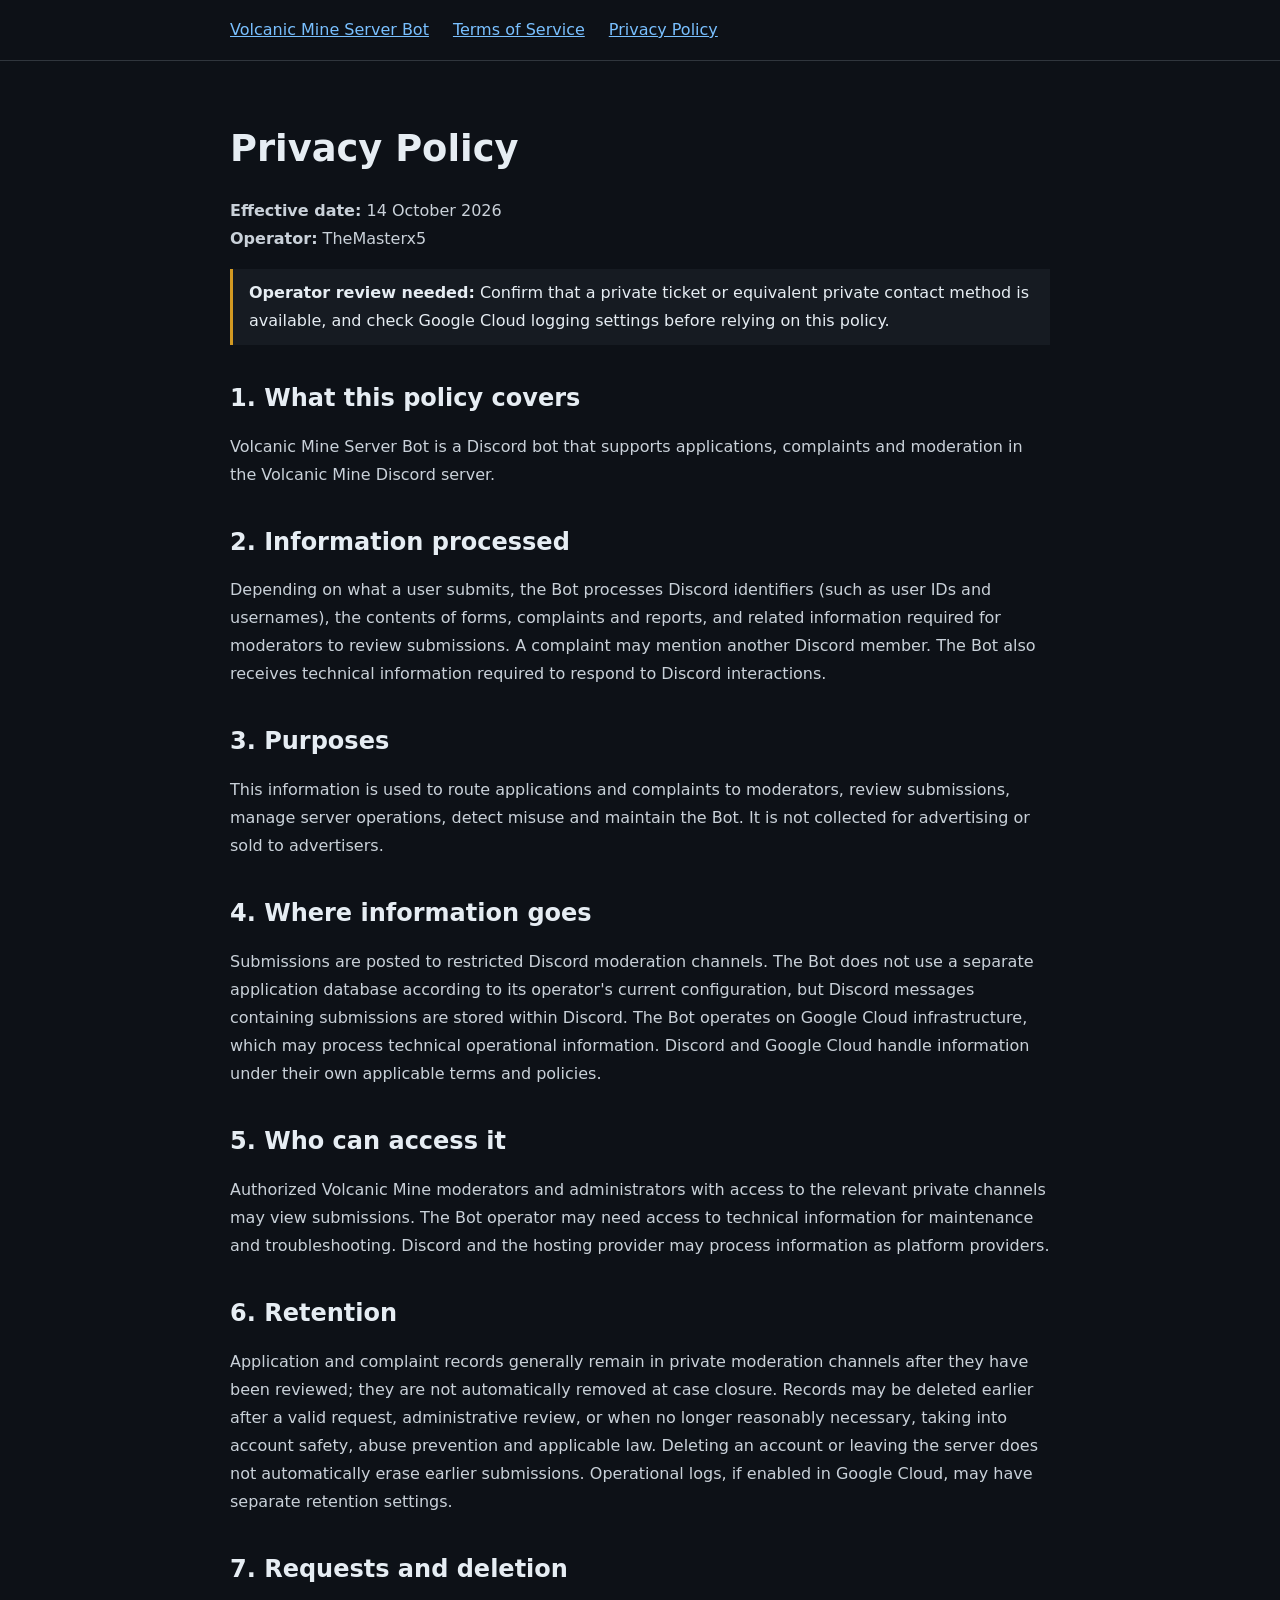
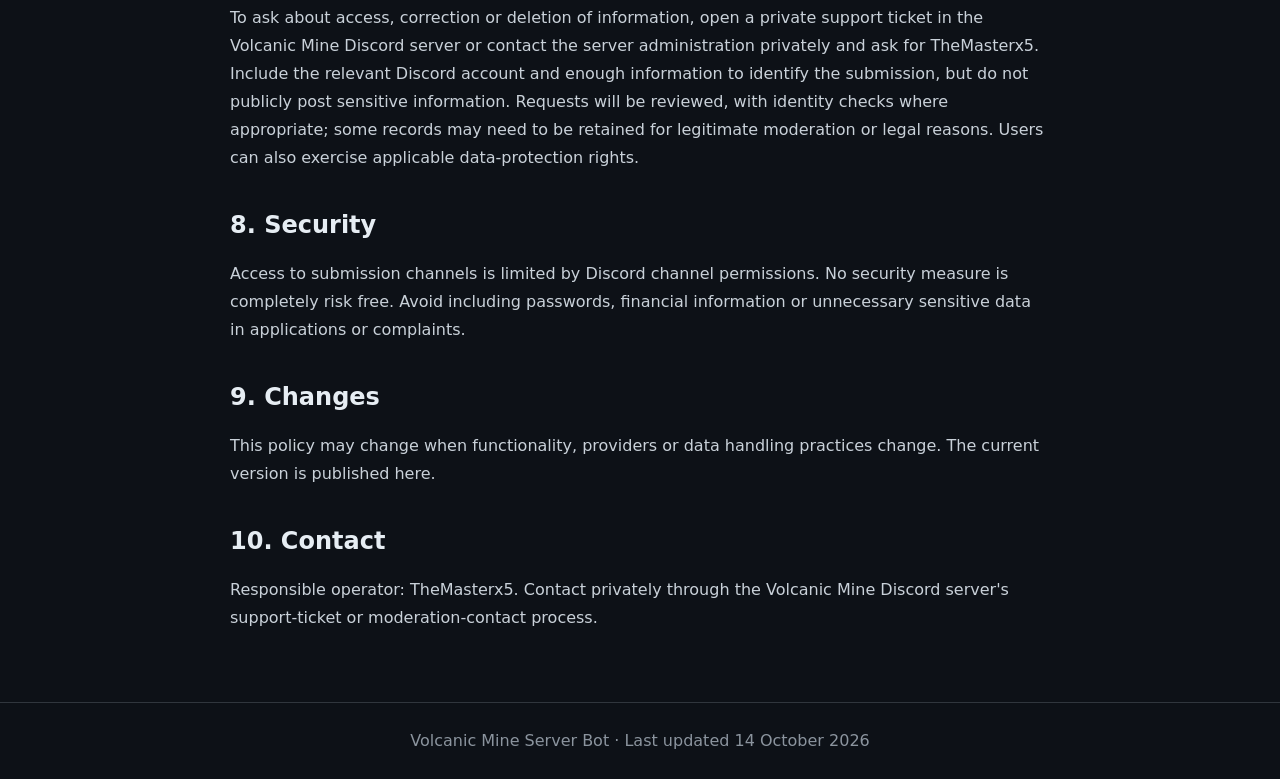
==== privacy.html @ 9adfd54b "Add privacy.html for policy website" ====
<!doctype html><html lang="en"><head><meta charset="utf-8"><meta name="viewport" content="width=device-width,initial-scale=1"><meta name="description" content="Privacy Policy for Volcanic Mine Server Bot"><title>Privacy Policy | Volcanic Mine Server Bot</title><link rel="stylesheet" href="style.css"></head><body><header><nav><a href="index.html">Volcanic Mine Server Bot</a><a href="terms.html">Terms of Service</a><a href="privacy.html">Privacy Policy</a></nav></header><main><h1>Privacy Policy</h1><p><strong>Effective date:</strong> 14 October 2026<br><strong>Operator:</strong> TheMasterx5</p><div class="note"><strong>Operator review needed:</strong> Confirm that a private ticket or equivalent private contact method is available, and check Google Cloud logging settings before relying on this policy.</div><h2>1. What this policy covers</h2><p>Volcanic Mine Server Bot is a Discord bot that supports applications, complaints and moderation in the Volcanic Mine Discord server.</p><h2>2. Information processed</h2><p>Depending on what a user submits, the Bot processes Discord identifiers (such as user IDs and usernames), the contents of forms, complaints and reports, and related information required for moderators to review submissions. A complaint may mention another Discord member. The Bot also receives technical information required to respond to Discord interactions.</p><h2>3. Purposes</h2><p>This information is used to route applications and complaints to moderators, review submissions, manage server operations, detect misuse and maintain the Bot. It is not collected for advertising or sold to advertisers.</p><h2>4. Where information goes</h2><p>Submissions are posted to restricted Discord moderation channels. The Bot does not use a separate application database according to its operator's current configuration, but Discord messages containing submissions are stored within Discord. The Bot operates on Google Cloud infrastructure, which may process technical operational information. Discord and Google Cloud handle information under their own applicable terms and policies.</p><h2>5. Who can access it</h2><p>Authorized Volcanic Mine moderators and administrators with access to the relevant private channels may view submissions. The Bot operator may need access to technical information for maintenance and troubleshooting. Discord and the hosting provider may process information as platform providers.</p><h2>6. Retention</h2><p>Application and complaint records generally remain in private moderation channels after they have been reviewed; they are not automatically removed at case closure. Records may be deleted earlier after a valid request, administrative review, or when no longer reasonably necessary, taking into account safety, abuse prevention and applicable law. Deleting an account or leaving the server does not automatically erase earlier submissions. Operational logs, if enabled in Google Cloud, may have separate retention settings.</p><h2>7. Requests and deletion</h2><p>To ask about access, correction or deletion of information, open a private support ticket in the Volcanic Mine Discord server or contact the server administration privately and ask for TheMasterx5. Include the relevant Discord account and enough information to identify the submission, but do not publicly post sensitive information. Requests will be reviewed, with identity checks where appropriate; some records may need to be retained for legitimate moderation or legal reasons. Users can also exercise applicable data-protection rights.</p><h2>8. Security</h2><p>Access to submission channels is limited by Discord channel permissions. No security measure is completely risk free. Avoid including passwords, financial information or unnecessary sensitive data in applications or complaints.</p><h2>9. Changes</h2><p>This policy may change when functionality, providers or data handling practices change. The current version is published here.</p><h2>10. Contact</h2><p>Responsible operator: TheMasterx5. Contact privately through the Volcanic Mine Discord server's support-ticket or moderation-contact process.</p></main><footer>Volcanic Mine Server Bot · Last updated 14 October 2026</footer></body></html>
---- style.css ----
:root{color-scheme:dark;font-family:system-ui,-apple-system,Segoe UI,sans-serif;background:#0d1117;color:#e6edf3}body{margin:0;line-height:1.75}main{max-width:820px;margin:65px auto;padding:0 24px}header{border-bottom:1px solid #30363d;padding:16px 24px}nav{max-width:820px;margin:auto;display:flex;gap:24px;flex-wrap:wrap}a{color:#79c0ff}h1,h2{line-height:1.25}h1{font-size:2.3rem}h2{margin-top:38px}p,li{color:#c9d1d9}.note{border-left:3px solid #d29922;padding:10px 16px;background:#161b22}footer{border-top:1px solid #30363d;margin-top:70px;padding:24px;text-align:center;color:#8b949e}
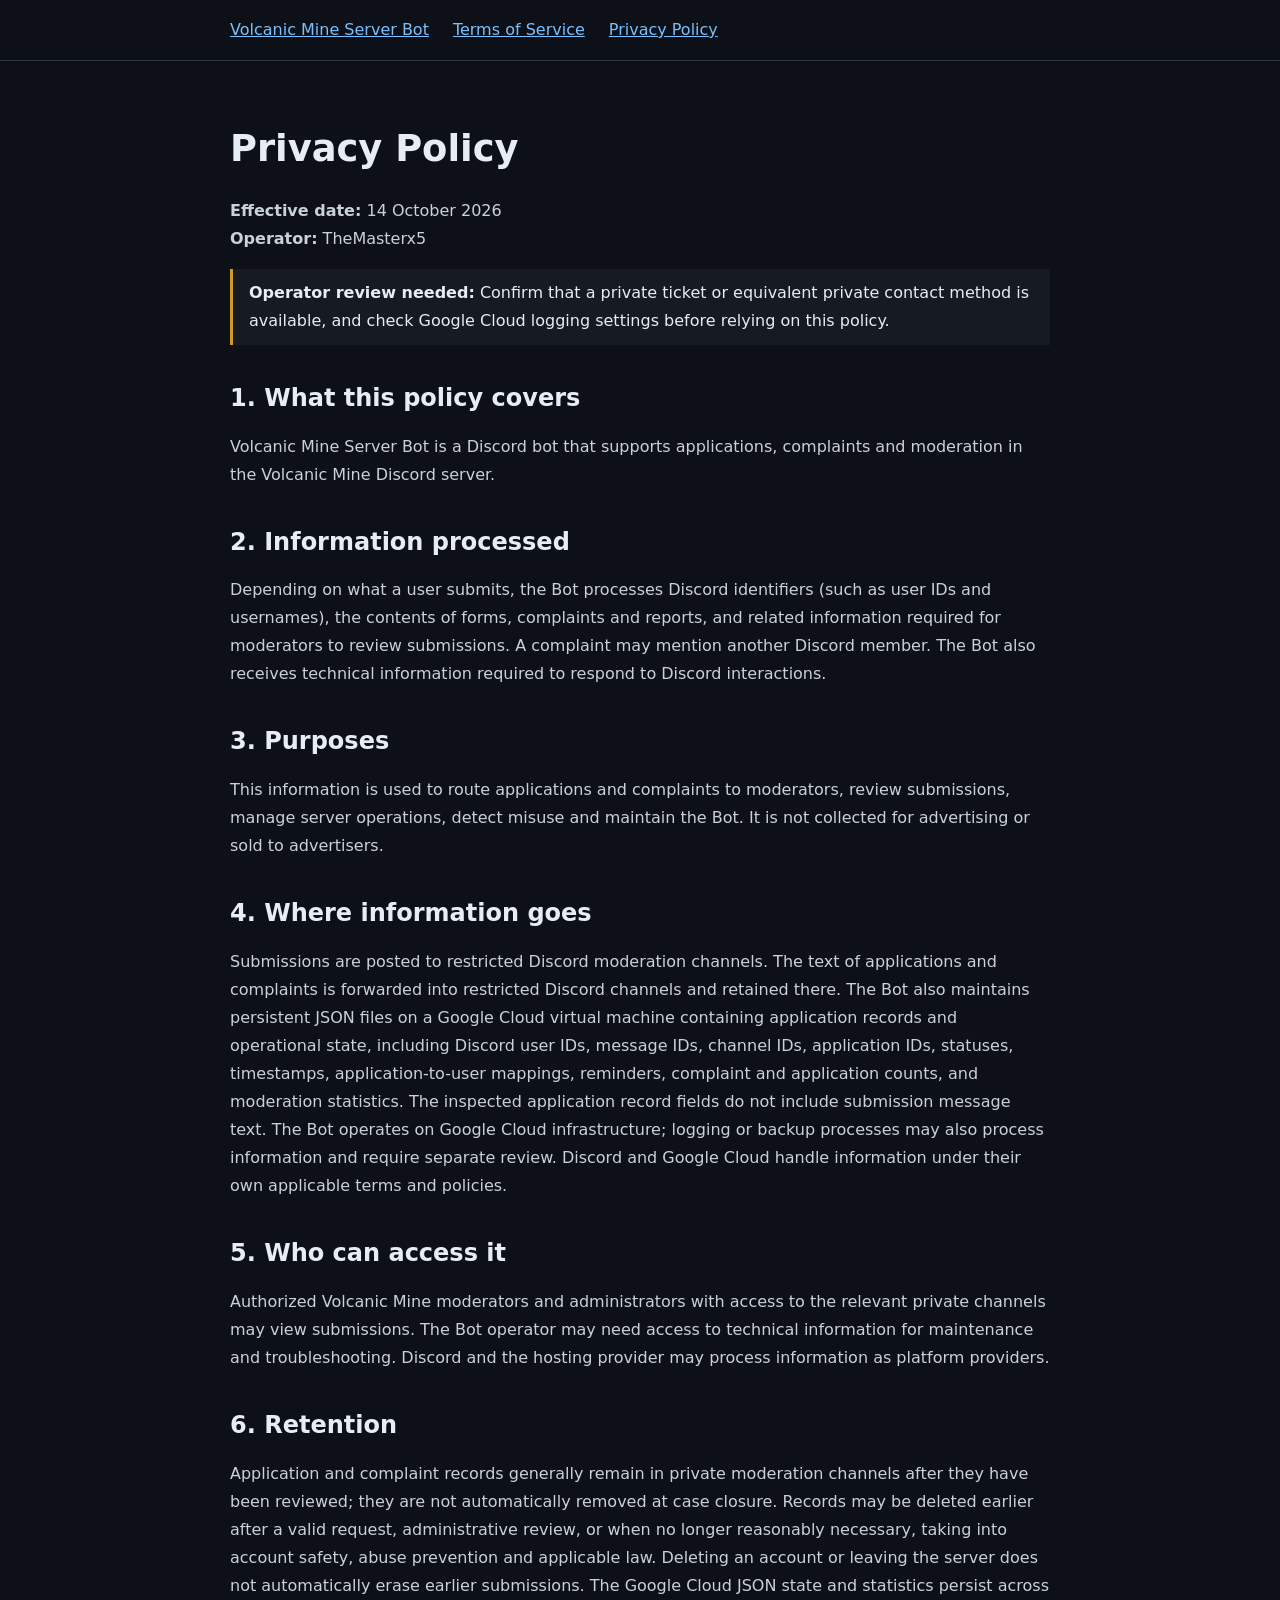
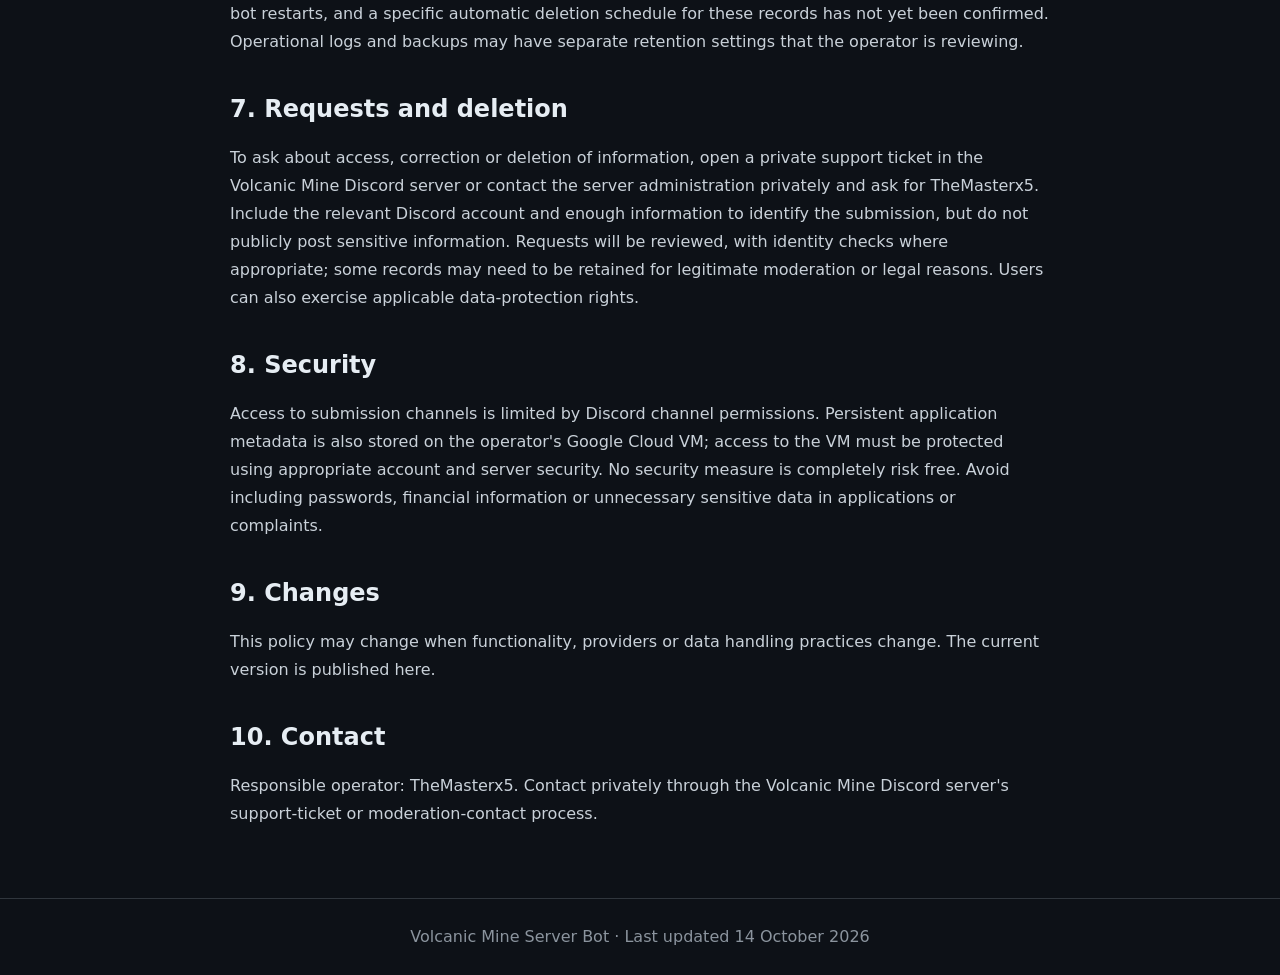
==== commit 3c400c3d: "Disclose persistent Google Cloud JSON application metadata and retention" ====
--- a/privacy.html
+++ b/privacy.html
@@ -1 +1 @@
-<!doctype html><html lang="en"><head><meta charset="utf-8"><meta name="viewport" content="width=device-width,initial-scale=1"><meta name="description" content="Privacy Policy for Volcanic Mine Server Bot"><title>Privacy Policy | Volcanic Mine Server Bot</title><link rel="stylesheet" href="style.css"></head><body><header><nav><a href="index.html">Volcanic Mine Server Bot</a><a href="terms.html">Terms of Service</a><a href="privacy.html">Privacy Policy</a></nav></header><main><h1>Privacy Policy</h1><p><strong>Effective date:</strong> 14 October 2026<br><strong>Operator:</strong> TheMasterx5</p><div class="note"><strong>Operator review needed:</strong> Confirm that a private ticket or equivalent private contact method is available, and check Google Cloud logging settings before relying on this policy.</div><h2>1. What this policy covers</h2><p>Volcanic Mine Server Bot is a Discord bot that supports applications, complaints and moderation in the Volcanic Mine Discord server.</p><h2>2. Information processed</h2><p>Depending on what a user submits, the Bot processes Discord identifiers (such as user IDs and usernames), the contents of forms, complaints and reports, and related information required for moderators to review submissions. A complaint may mention another Discord member. The Bot also receives technical information required to respond to Discord interactions.</p><h2>3. Purposes</h2><p>This information is used to route applications and complaints to moderators, review submissions, manage server operations, detect misuse and maintain the Bot. It is not collected for advertising or sold to advertisers.</p><h2>4. Where information goes</h2><p>Submissions are posted to restricted Discord moderation channels. The Bot does not use a separate application database according to its operator's current configuration, but Discord messages containing submissions are stored within Discord. The Bot operates on Google Cloud infrastructure, which may process technical operational information. Discord and Google Cloud handle information under their own applicable terms and policies.</p><h2>5. Who can access it</h2><p>Authorized Volcanic Mine moderators and administrators with access to the relevant private channels may view submissions. The Bot operator may need access to technical information for maintenance and troubleshooting. Discord and the hosting provider may process information as platform providers.</p><h2>6. Retention</h2><p>Application and complaint records generally remain in private moderation channels after they have been reviewed; they are not automatically removed at case closure. Records may be deleted earlier after a valid request, administrative review, or when no longer reasonably necessary, taking into account safety, abuse prevention and applicable law. Deleting an account or leaving the server does not automatically erase earlier submissions. Operational logs, if enabled in Google Cloud, may have separate retention settings.</p><h2>7. Requests and deletion</h2><p>To ask about access, correction or deletion of information, open a private support ticket in the Volcanic Mine Discord server or contact the server administration privately and ask for TheMasterx5. Include the relevant Discord account and enough information to identify the submission, but do not publicly post sensitive information. Requests will be reviewed, with identity checks where appropriate; some records may need to be retained for legitimate moderation or legal reasons. Users can also exercise applicable data-protection rights.</p><h2>8. Security</h2><p>Access to submission channels is limited by Discord channel permissions. No security measure is completely risk free. Avoid including passwords, financial information or unnecessary sensitive data in applications or complaints.</p><h2>9. Changes</h2><p>This policy may change when functionality, providers or data handling practices change. The current version is published here.</p><h2>10. Contact</h2><p>Responsible operator: TheMasterx5. Contact privately through the Volcanic Mine Discord server's support-ticket or moderation-contact process.</p></main><footer>Volcanic Mine Server Bot · Last updated 14 October 2026</footer></body></html>+<!doctype html><html lang="en"><head><meta charset="utf-8"><meta name="viewport" content="width=device-width,initial-scale=1"><meta name="description" content="Privacy Policy for Volcanic Mine Server Bot"><title>Privacy Policy | Volcanic Mine Server Bot</title><link rel="stylesheet" href="style.css"></head><body><header><nav><a href="index.html">Volcanic Mine Server Bot</a><a href="terms.html">Terms of Service</a><a href="privacy.html">Privacy Policy</a></nav></header><main><h1>Privacy Policy</h1><p><strong>Effective date:</strong> 14 October 2026<br><strong>Operator:</strong> TheMasterx5</p><div class="note"><strong>Operator review needed:</strong> Confirm that a private ticket or equivalent private contact method is available, and check Google Cloud logging settings before relying on this policy.</div><h2>1. What this policy covers</h2><p>Volcanic Mine Server Bot is a Discord bot that supports applications, complaints and moderation in the Volcanic Mine Discord server.</p><h2>2. Information processed</h2><p>Depending on what a user submits, the Bot processes Discord identifiers (such as user IDs and usernames), the contents of forms, complaints and reports, and related information required for moderators to review submissions. A complaint may mention another Discord member. The Bot also receives technical information required to respond to Discord interactions.</p><h2>3. Purposes</h2><p>This information is used to route applications and complaints to moderators, review submissions, manage server operations, detect misuse and maintain the Bot. It is not collected for advertising or sold to advertisers.</p><h2>4. Where information goes</h2><p>Submissions are posted to restricted Discord moderation channels. The text of applications and complaints is forwarded into restricted Discord channels and retained there. The Bot also maintains persistent JSON files on a Google Cloud virtual machine containing application records and operational state, including Discord user IDs, message IDs, channel IDs, application IDs, statuses, timestamps, application-to-user mappings, reminders, complaint and application counts, and moderation statistics. The inspected application record fields do not include submission message text. The Bot operates on Google Cloud infrastructure; logging or backup processes may also process information and require separate review. Discord and Google Cloud handle information under their own applicable terms and policies.</p><h2>5. Who can access it</h2><p>Authorized Volcanic Mine moderators and administrators with access to the relevant private channels may view submissions. The Bot operator may need access to technical information for maintenance and troubleshooting. Discord and the hosting provider may process information as platform providers.</p><h2>6. Retention</h2><p>Application and complaint records generally remain in private moderation channels after they have been reviewed; they are not automatically removed at case closure. Records may be deleted earlier after a valid request, administrative review, or when no longer reasonably necessary, taking into account safety, abuse prevention and applicable law. Deleting an account or leaving the server does not automatically erase earlier submissions. The Google Cloud JSON state and statistics persist across bot restarts, and a specific automatic deletion schedule for these records has not yet been confirmed. Operational logs and backups may have separate retention settings that the operator is reviewing.</p><h2>7. Requests and deletion</h2><p>To ask about access, correction or deletion of information, open a private support ticket in the Volcanic Mine Discord server or contact the server administration privately and ask for TheMasterx5. Include the relevant Discord account and enough information to identify the submission, but do not publicly post sensitive information. Requests will be reviewed, with identity checks where appropriate; some records may need to be retained for legitimate moderation or legal reasons. Users can also exercise applicable data-protection rights.</p><h2>8. Security</h2><p>Access to submission channels is limited by Discord channel permissions. Persistent application metadata is also stored on the operator's Google Cloud VM; access to the VM must be protected using appropriate account and server security. No security measure is completely risk free. Avoid including passwords, financial information or unnecessary sensitive data in applications or complaints.</p><h2>9. Changes</h2><p>This policy may change when functionality, providers or data handling practices change. The current version is published here.</p><h2>10. Contact</h2><p>Responsible operator: TheMasterx5. Contact privately through the Volcanic Mine Discord server's support-ticket or moderation-contact process.</p></main><footer>Volcanic Mine Server Bot · Last updated 14 October 2026</footer></body></html>
